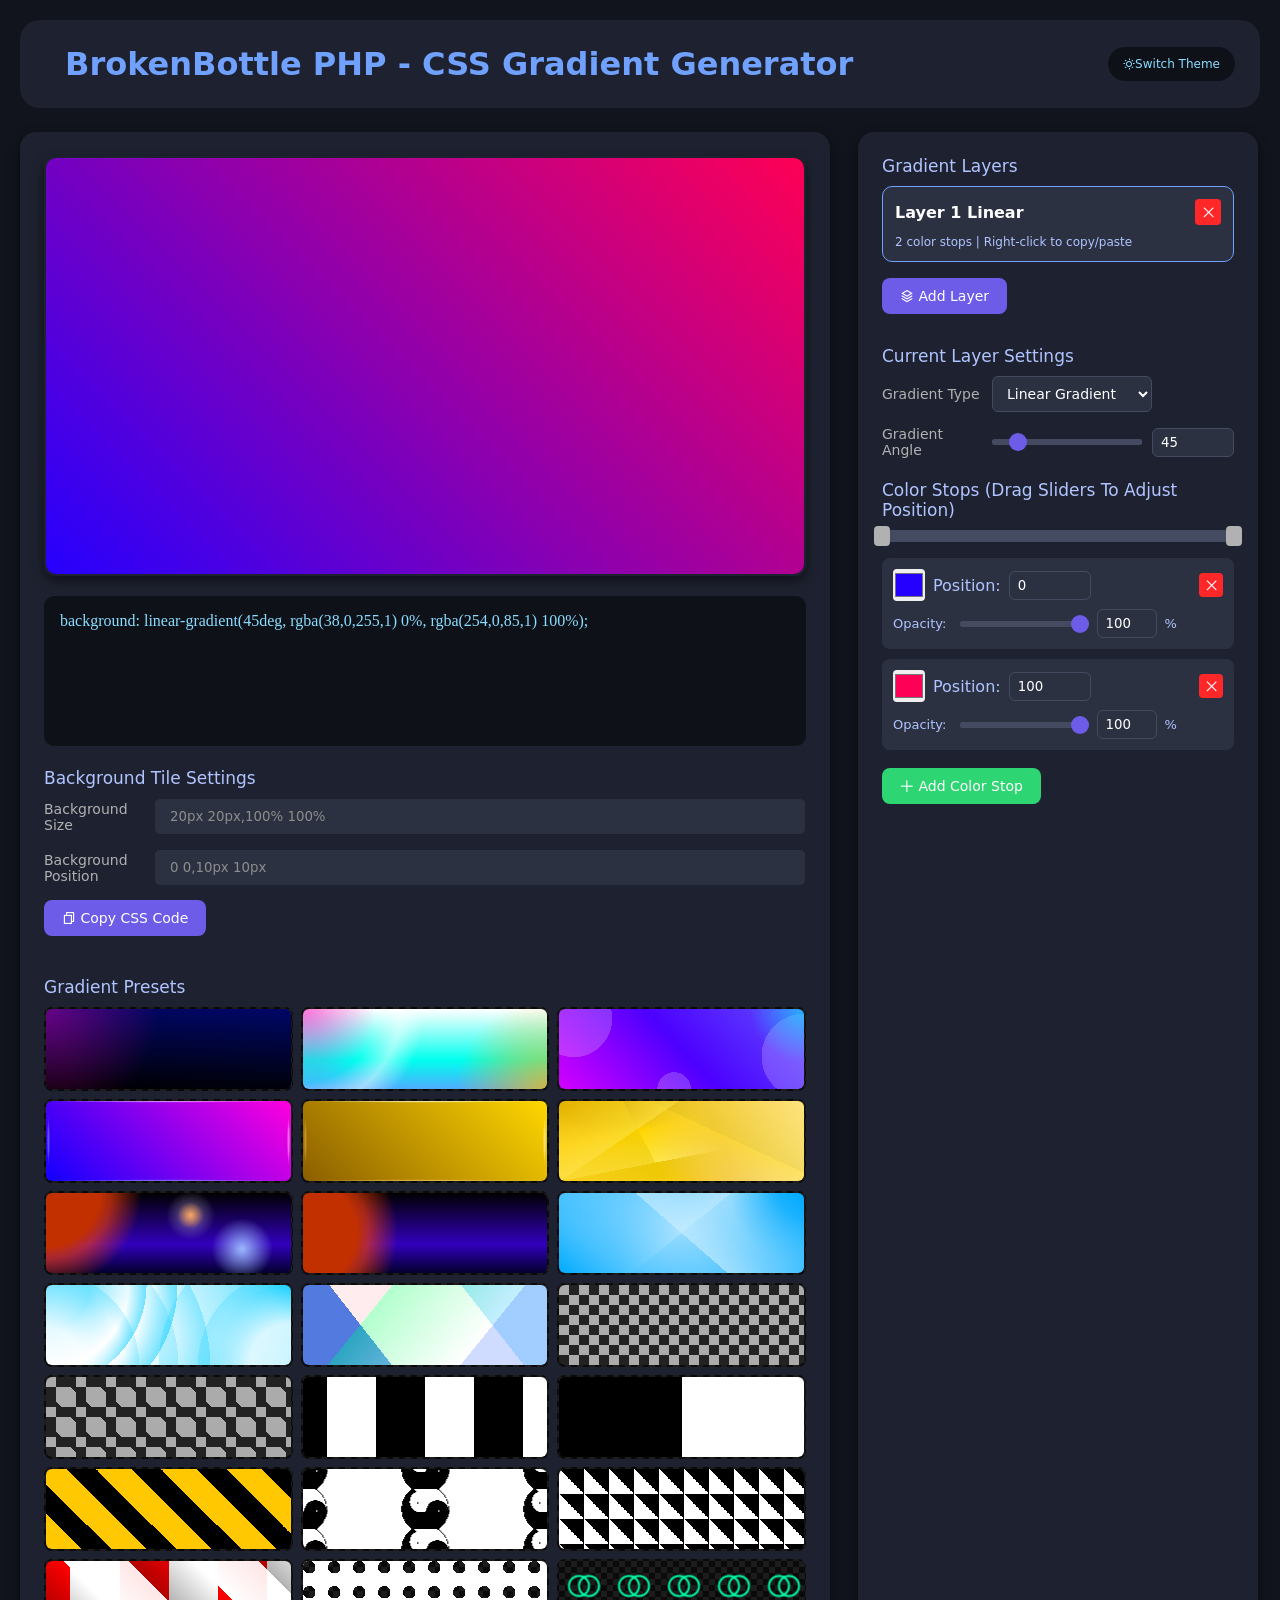
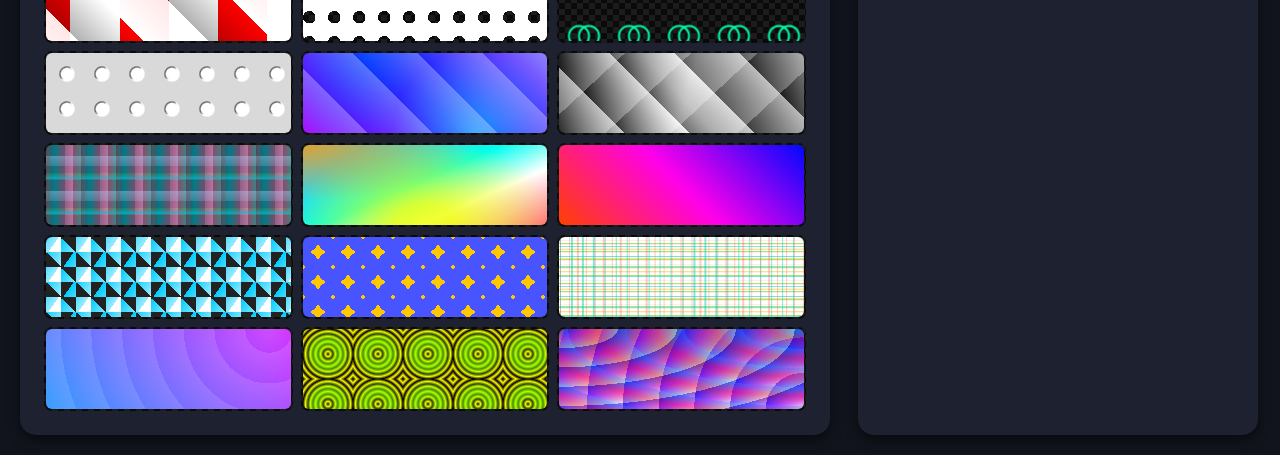
==== en/index.html @ 3d3342b8 "Add files via upload" ====
<!DOCTYPE html>
<html lang="en">
<head>
<meta charset="UTF-8">
<meta name="viewport" content="width=device-width, initial-scale=1.0">
<title>CSS Gradient Tool | More Than CSS | BrokenBottle PHP</title>

<script>
(function(){
  try {
    const saveTheme = localStorage.getItem('theme');
    const root = document.documentElement;
    if(saveTheme === 'dark') {
      root.classList.add('dark');
    } else {
      root.classList.remove('dark');
    }
  }catch(e){
    document.documentElement.classList.remove('dark');
  }
})();
</script>
<link rel="stylesheet" href="css/remixicon.css"/>
<link href="css/style.css" rel="stylesheet" />
<script src="js/color.js"></script>
<script src="js/light.js"></script>
</head>
<body>
<div class="message">
    <div class="message_content">
        <div class="message_text"></div>
        <div class="message_close"><i class="ri-close-line"></i></div>
    </div>
</div>
<script src="js/message.js"></script>
<div class="container">
<div class="h1">
    <h1>BrokenBottle PHP - CSS Gradient Generator</h1>
    <button class="darkbut"><i class="ri-moon-line"></i><span class="msgtitle">Toggle Theme</span></button>
</div>
<div class="main-wrap">
<div class="preview-box">
<div class="preview-wrap">
<div id="preview"></div>
</div>
<div class="code-area" id="cssCode">background: linear-gradient(45deg, rgba(79,172,254,1) 0%, rgba(0,242,254,1) 100%);</div>

<div class="group-title">Background Tile Settings</div>
<div class="row">
    <label>Background Size</label>
    <input type="text" id="globalBgSize" placeholder="20px 20px,100% 100%">
</div>
<div class="row">
    <label>Background Position</label>
    <input type="text" id="globalBgPos" placeholder="0 0,10px 10px">
</div>

<button class="btn btn-copy" id="copyBtn"><i class="ri-file-copy-line"></i> Copy CSS Code</button>

<div class="preset-wrap">
    <div class="group-title">Gradient Presets</div>
    <div class="preset-grid" id="presetBox"></div>
</div>
</div>

<div class="control-panel">
<div class="group-title">Gradient Layers</div>
<div class="layer-list" id="layerList"></div>
<button class="btn btn-add-layer" id="addLayerBtn"><i class="ri-stack-line"></i> Add Layer</button>

<div class="group-title">Current Layer Settings</div>
<div class="row">
<label>Gradient Type</label>
<select id="gradType">
    <option value="linear">Linear Gradient</option>
    <option value="repeating-linear">Repeating Linear</option>
    <option value="radial">Radial Gradient</option>
    <option value="repeating-radial">Repeating Radial</option>
</select>
</div>

<div id="linearConfig">
<div class="row">
<label>Gradient Angle</label>
<input type="range" id="angleRange" min="0" max="360" value="45">
<input type="number" id="angleNum" min="0" max="360" value="45">
</div>
</div>

<div id="radialConfig" style="display:none">
<div class="row">
<label>Radial Shape</label>
<select id="radShape">
<option value="circle">Circle</option>
<option value="ellipse">Ellipse</option>
</select>
</div>
<div class="row">
<label>Size Keyword</label>
<select id="radSize">
<option value="closest-side">closest-side</option>
<option value="farthest-side">farthest-side</option>
<option value="closest-corner">closest-corner</option>
<option value="farthest-corner" selected>farthest-corner</option>
</select>
</div>
<div class="row">
<label>Center X %</label>
<input type="range" id="radXRange" min="0" max="100" value="50">
<input type="number" id="radXNum" min="0" max="100" value="50">
</div>
<div class="row">
<label>Center Y %</label>
<input type="range" id="radYRange" min="0" max="100" value="50">
<input type="number" id="radYNum" min="0" max="100" value="50">
</div>
</div>

<div class="group-title">Color Stops (Drag Sliders To Adjust Position)</div>
<div class="stop-drag-track" id="stopTrack"></div>
<div class="color-stop-list" id="stopList"></div>
<button class="btn btn-add-stop" id="addStopBtn"><i class="ri-add-large-line"></i> Add Color Stop</button>
</div>
</div>
</div>
<div class="context-menu" id="layerCtx">
    <div data-action="copy">Duplicate Layer</div>
    <div data-action="paste">Paste Layer</div>
    <div class="sep"></div>
    <div data-action="del">Delete Layer</div>
</div>
<div class="context-menu" id="stopCtx">
    <div data-action="copy">Duplicate Stop</div>
    <div data-action="paste">Paste Stop</div>
    <div class="sep"></div>
    <div data-action="del">Delete Stop</div>
</div>
<script src="js/cssCode.js"></script>
</body>
</html>
---- en/css/style.css ----
html.dark {
    --bg-color: #12141d;/*body背景颜色*/
    --h1-color: #70a1ff;/*标题颜色*/
    --text-color: #b0c4ff;/*文本颜色*/
    --box-bg: #1e2230;/*预览区及控制面板背景*/
    --box-shadow: 0px 5px 12px rgb(0 0 0 / 50%);/*预览区及控制面板阴影*/
    --layer-item-bg-color: #2c3142;/*图层及色标背景*/
    --layer-item-text-color:#ffffff;/*图层及色标文本颜色*/
    --del-bg-color: #ff2727;/*删除按钮背景*/
    --del-color: #fff;/*删除按钮文本颜色*/
    --code-bg-color: #0f1119;/*css代码区域背景*/
    --code-text-color: #89ddff;/*css代码区域文本颜色*/
    --input-bg-color: #2c3142;/*输入框背景*/
    --input-border-color: #1e2230;/*输入框边框颜色*/
    --input-placeholder-color: #8d8d8d;/*输入框占位符颜色*/
    --input-focus-border-color: #70a1ff;/*输入框聚焦边框颜色*/
    --input-text-color: #fff;/*输入框文本颜色*/
    --select-bg-color: #2c3142;/*下拉框背景*/
    --select-border-color: #444a60;/*下拉框边框颜色*/
    --select-text-color: #fff;/*下拉框文本颜色*/
    --border-color: #1e2230;/*边框颜色*/
    --focus-border-color: #70a1ff;/*选中图层及色标边框颜色*/
    --newbut-bg-color: #6c5ce7;/*新建图层按钮背景*/
    --newbut-color: #fff;/*新建图层按钮文本颜色*/
    --newcolor-bg-color: #2ed573;/*新建色标按钮背景*/
    --newcolor-color: #fff;/*新建色标按钮文本颜色*/
    --copybut-bg-color: #6c5ce7;/*复制css代码按钮背景*/
    --copybut-color: #fff;/*复制css代码按钮文本颜色*/
    --tip-text-color: #b1b1b1;/*提示文本颜色*/
    --preview-bg: linear-gradient(45deg, rgba(10, 10, 10, 1) 25%, rgba(28, 28, 28, 0) 25%, rgba(28, 28, 28, 0) 75%, rgba(10, 10, 10, 1) 75%), linear-gradient(45deg, rgba(10, 10, 10, 1) 25%, rgba(28, 28, 28, 1) 25%, rgba(28, 28, 28, 1) 75%, rgba(10, 10, 10, 1) 75%);/*预览区背景(默认网格，方便透明元素查看)*/
    --preview-box-shadow: 0px 5px 12px rgb(0 0 0 / 50%);/*预览区阴影*/
    --range-bg-color: #444a60;/*滑块轨道颜色*/
    --range-thumb-color: #6c5ce7;/*滑块圆点颜色*/
    --message-text-color: #ffffff;/* 警告框文字颜色 */
    --message-info-bg-color: rgb(0, 81, 255);/* 警告info背景颜色 */
    --message-warning-bg-color: #ff4800;/* 警告warning背景颜色 */
    --message-error-bg-color: #e60000;/* 警告error背景颜色 */
    --message-success-bg-color: #009b08;/* 警告success背景颜色 */
}
:root{
    --bg-color: #e9e9e9;
    --h1-color: #2962ff;
    --text-color: #242424;
    --box-bg: #ffffff;
    --box-shadow: 0px 5px 12px rgb(0 0 0 / 12%);
    --layer-item-bg-color: #eff4ff;
    --layer-item-text-color: #2962ff;
    --del-bg-color: #ff3300;
    --del-color: #fff;
    --code-bg-color: #eff4ff;
    --code-text-color: #2962ff;
    --input-bg-color: #ffffff;
    --input-border-color: #ededed;
    --input-placeholder-color: #cbcbcb;
    --input-focus-border-color: #2962ff;
    --input-text-color: #202020;
    --select-bg-color: #ffffff;
    --select-border-color: #d7d7d7;
    --select-text-color: #1a202c;
    --border-color: #ffffff;
    --focus-border-color: #2962ff;
    --newbut-bg-color: #2962ff;
    --newbut-color: #fff;
    --newcolor-bg-color: #2ed573;
    --newcolor-color: #fff;
    --copybut-bg-color: #2962ff;
    --copybut-color: #fff;
    --tip-text-color: #a5a5a5;
    --preview-bg: linear-gradient(45deg, #eeeeee 25%, transparent 25%, transparent 75%, #eeeeee 75%), linear-gradient(45deg, #eeeeee 25%, #ffffff 25%, #ffffff 75%, #eeeeee 75%);
    --preview-box-shadow: 0px 5px 12px rgb(0 0 0 / 12%);
    --range-bg-color: #d9e3ff;
    --range-thumb-color: #2962ff;
    --message-text-color: #ffffff;
    --message-info-bg-color:rgb(0, 81, 255);
    --message-warning-bg-color: #ff4800;
    --message-error-bg-color: #e60000;
    --message-success-bg-color: #009b08;
}

*{
    margin: 0;
    padding: 0;
    box-sizing: border-box;
    font-family: system-ui, Microsoft Yahei, sans-serif;
    user-select: none;
    -webkit-user-select: none;
    -moz-user-select: none;
    -ms-user-select: none;
    -o-user-select: none;
}
body {
    background: var(--bg-color);
    color: var(--text-color);
    padding: 20px;
    min-height: 100vh;
    width: 100%;
}

.container {
    max-width: 1240px;
    margin: 0 auto
}

.h1 {
    text-align: center;
    margin-bottom: 24px;
    padding: 25px 0px;
    position: relative;
    background: var(--box-bg);
    border-radius: 20px;
    display: flex;
    align-items: center;
}
h1{
    color: var(--h1-color);
    padding-left: 45px;
    max-width: 70%;
}
.darkbut{
    position: absolute;
    padding:10px 15px;
    border-radius: 25px;
    border: 0;
    background: var(--code-bg-color);
    font-size: 12px;
    color: var(--code-text-color);
    right: 25px;
    cursor: pointer;
}
.main-wrap {
    display: flex;
    gap: 28px;
    flex-direction: row;
    flex-wrap: nowrap;
}
#stopTrack {
    touch-action: none;
    user-select: none;
}
.stop-drag-thumb {
    touch-action: none;
    user-select: none;
    -webkit-user-select: none;
}
@media(max-width:920px) {
    .main-wrap {
        flex-direction: column;
    }
    .control-panel,.preview-box{
        width: auto !important;
    }
    .preview-wrap{
        position: fixed !important;
        top: 25px !important;
        left: 25px !important;
        width: 80% !important;
        height: 20% !important;
    }
    .darkbut{
        right: 15px;
        top: 15px;
    }
    .h1{
        flex-direction: column;
    }
    h1{
        padding: 15px !important;
        width: auto !important;
        max-width: 100% !important;
    }
    .message{
        font-size: 12px;
    }
}
button{
    transition: all 0.3s ease-in-out;
}
button:hover{
    transform: translateY(-2px) translateX(-2px);
    transition: all 0.3s ease-in-out;
}
#addLayerBtn:hover{
    box-shadow: 0px 0px 10px 1px var(--newbut-bg-color);
}
#addStopBtn:hover{
    box-shadow: 0px 0px 10px 1px var(--newcolor-bg-color);
}
#copyBtn:hover{
    box-shadow: 0px 0px 10px 1px var(--copybut-bg-color);
}
.preview-box {
    background: var(--box-bg);
    border-radius: 16px;
    padding: 24px;
    box-shadow: var(--box-shadow);
    width: 810px;
}

.preview-wrap {
    position: sticky;
    top: 25px;
    z-index: 1;
    width: 100%;
    height: 420px;
    border-radius: 12px;
    margin-bottom: 20px;
    border: 2px solid var(--border-color);
    box-shadow: var(--box-shadow);
    background: var(--preview-bg);
    background-size: 20px 20px;
    background-position: 0 0, 10px 10px;
    cursor: pointer;
}

#preview {
    position: absolute;
    inset: 0;
    width: 100%;
    height: 100%;
    border-radius: 10px
}

.code-area {
    background: var(--code-bg-color);
    padding: 16px;
    border-radius: 10px;
    font-family: Consolas;
    color: var(--code-text-color);
    white-space: pre-wrap;
    min-height: 110px;
    margin-bottom: 14px;
    height: 150px;
    overflow: overlay;
}

.btn {
    padding: 10px 18px;
    border: none;
    border-radius: 8px;
    cursor: pointer;
    font-size: 14px
}

.btn-copy {
    background: var(--copybut-bg-color);
    color: var(--copybut-color);
}


.tip {
    color: var(--tip-text-color);
    font-size: 13px;
    margin-top: 6px
}

#globalBgSize,
#globalBgPos {
    padding: 10px 15px;
    background: var(--input-bg-color);
    border: 1px solid var(--input-border-color);
    color: var(--input-text-color);
    border-radius: 6px;
    flex: 1;
}
#globalBgSize:focus-visible, #globalBgPos:focus-visible,select:focus-visible,input[type=number]:focus-visible {
    border-color: var(--input-focus-border-color);
    outline: none;
}
#globalBgSize::placeholder,
#globalBgPos::placeholder {
    color: var(--input-placeholder-color);
}

.preset-wrap {
    margin-top: 20px;
    padding-top: 20px;
    border-top: 1px solid var(--border-color);
}

.preset-grid {
    display: grid;
    grid-template-columns: repeat(3, 1fr);
    gap: 8px;
    margin-top: 10px
}

.preset-item {
    height: 84px;
    border-radius: 8px;
    cursor: pointer;
    border: 2px solid transparent;
    background: var(--preview-bg);
    background-size: 12px 12px;
    background-position: 0 0, 6px 6px;
    position: relative
}

.preset-inner {
    width: 100%;
    height: 100%;
    border-radius: 6px
}

.preset-item:hover {
    border-color: var(--focus-border-color);
}

/* 控制面板 */
.control-panel {
    background: var(--box-bg);
    border-radius: 16px;
    padding: 24px;
    box-shadow: var(--box-shadow);
    width: 400px;
}

.group-title {
    font-size: 17px;
    margin: 22px 0 10px;
    color: var(--text-color);
}

.group-title:first-child {
    margin-top: 0
}

.row {
    display: flex;
    align-items: center;
    gap: 10px;
    margin-bottom: 14px
}

label {
    width: 100px;
    font-size: 14px;
    color: var(--tip-text-color);
}

input[type="range"] {
    -webkit-appearance: none;
    width: 300px;
    height: 6px;
    background: var(--range-bg-color);
    border-radius: 99px;
    outline: none;
    flex: 1;
    appearance: none;
  }

  input[type="range"]::-webkit-slider-runnable-track {
    height: 6px;
    background: var(--range-bg-color);
    border-radius: 99px;
  }
  
  input[type="range"]::-webkit-slider-thumb {
    -webkit-appearance: none;
    width: 18px;
    height: 18px;
    border-radius: 50%;
    background: var(--range-thumb-color);
    margin-top: -6px;
    cursor: pointer;
  }

  input[type="range"]:active::-webkit-slider-thumb {
    background: var(--range-thumb-color);
    transform: scale(1.1);
  }
input[type="range"]::-moz-range-track {
    height: 6px;
    background: var(--range-bg-color);
    border-radius: 99px;
  }

  input[type="range"]::-moz-range-thumb {
    width: 18px;
    height: 18px;
    border-radius: 50%;
    background: var(--range-thumb-color);
    border: none;
    cursor: pointer;
  }

#gradType,
#radShape,
#radSize {
    padding: 8px 10px;
    background: var(--select-bg-color);
    border: 1px solid var(--select-border-color);
    color: var(--select-text-color);
    border-radius: 6px;
    width: 160px;
    font-size: 14px;
}

input[type=number] {
    padding: 6px 8px;
    background: var(--select-bg-color);
    border: 1px solid var(--select-border-color);
    color: var(--select-text-color);
    border-radius: 6px;
    width: 82px
}

.layer-list {
    display: flex;
    flex-direction: column;
    gap: 10px;
    margin: 10px 0 16px
}

.layer-item {
    background: var(--layer-item-bg-color);
    padding: 12px;
    border-radius: 10px;
    border: 1px solid var(--border-color);
    cursor: move;
    user-select: none;
    transition: all 0.3s ease-in-out;
}

.layer-item.active-edit {
    border-color: var(--focus-border-color);
}

.layer-item.drag-over {
    background: var(--layer-item-bg-color);
    transform: translateX(-10px);
    transition: all 0.3s ease-in-out;
}

.layer-head {
    display: flex;
    justify-content: space-between;
    align-items: center;
    margin-bottom: 10px
}

.layer-name {
    font-weight: bold;
    color: var(--layer-item-text-color);
}

.del-layer {
    background: var(--del-bg-color);
    border: none;
    color: var(--del-color);
    width: 26px;
    height: 26px;
    border-radius: 4px;
    cursor: pointer
}

.btn-add-layer {
    background: var(--newbut-bg-color);
    color: var(--newbut-color);
    margin-bottom: 10px
}

.color-stop-list {
    display: flex;
    flex-direction: column;
    gap: 10px;
    margin: 10px 0
}

.stop-drag-track {
    width: 100%;
    height: 12px;
    background: var(--range-bg-color);
    border-radius: 6px;
    position: relative;
    margin: 8px 0 16px
}

.stop-drag-thumb {
    position: absolute;
    width: 16px;
    height: 20px;
    background: var(--tip-text-color);
    border-radius: 4px;
    top: -4px;
    transform: translateX(-50%);
    cursor: ew-resize
}

.stop-drag-thumb.active-thumb {
    background: var(--range-thumb-color);
    box-shadow: 0 0 6px var(--range-thumb-color)
}

.color-stop-item {
    background: var(--layer-item-bg-color);
    padding: 10px;
    border-radius: 8px;
    border: 1px solid transparent;
}

.color-stop-item.active-stop {
    border-color: var(--focus-border-color);
}

.stop-top {
    display: flex;
    align-items: center;
    gap: 8px;
    margin-bottom: 8px
}

input[type=color] {
    width: 32px;
    height: 32px;
    border: none;
    border-radius: 4px;
    cursor: pointer
}

.del-stop {
    background: var(--del-bg-color);
    border: none;
    color: var(--del-color);
    width: 24px;
    height: 24px;
    border-radius: 4px;
    margin-left: auto;
    cursor: pointer;
}

.alpha-row {
    display: flex;
    align-items: center;
    gap: 8px
}

.alpha-row span {
    width: 60px;
    font-size: 13px;
    color: var(--text-color);
}

.btn-add-stop {
    background: var(--newcolor-bg-color);
    color: var(--newcolor-color);
    margin-top: 8px
}

.context-menu {
    position: fixed;
    background: var(--layer-item-bg-color);
    border: 1px solid var(--focus-border-color);
    color: var(--text-color);
    border-radius: 6px;
    padding: 6px;
    z-index: 9999;
    min-width: 140px;
    display: none
}

.context-menu div {
    padding: 6px 10px;
    cursor: pointer;
    border-radius: 4px;
    font-size: 14px
}

.context-menu div:hover {
    background: var(--border-color);
}

.context-menu div.sep {
    height: 1px;
    background: var(--border-color);
    margin: 4px 0;
    padding: 0
}
/* ========== Message ========== */
.message {
  position: fixed;
  bottom: 25px;
  right: 25px;
  margin: 0 auto;
  transform: translateY(40px);
  z-index: 2;
  opacity: 0;
  visibility: hidden;
  transition: all 0.3s ease;
  pointer-events: none;
  background: transparent;
  border-radius: 0;
}
.message-enter {
  opacity: 1;
  visibility: visible;
  transform: translateY(0);
  pointer-events: auto;
}
.message-leave {
  opacity: 0;
  visibility: hidden;
  transform: translateY(80px);
  pointer-events: none;
}

.message_content {
  display: flex;
  align-items: center;
  gap: 12px;
  padding:15px 25px;
  width: max-content;
  border-radius: 8px;
  color: var(--message-text-color);
}
.message_text {
  line-height: 1.5;
  font-size: var(--text-size);
}
.message_close {
  cursor: pointer;
  width: 22px;
  height: 22px;
  display: flex;
  align-items: center;
  justify-content: center;
  border-radius: 50%;
  transition: background 0.2s;
}
.message_close:hover {
  background: rgba(255, 255, 255, 0.25);
}
.message_icon{
    font-size:calc(var(--text-size) * 1.5);
}
.message_info .message_content{
    background: var(--message-info-bg-color);
}
.message_warning .message_content{
    background: var(--message-warning-bg-color);
}
.message_error .message_content{
    background: var(--message-error-bg-color);
}
.message_success .message_content{
    background: var(--message-success-bg-color);
}
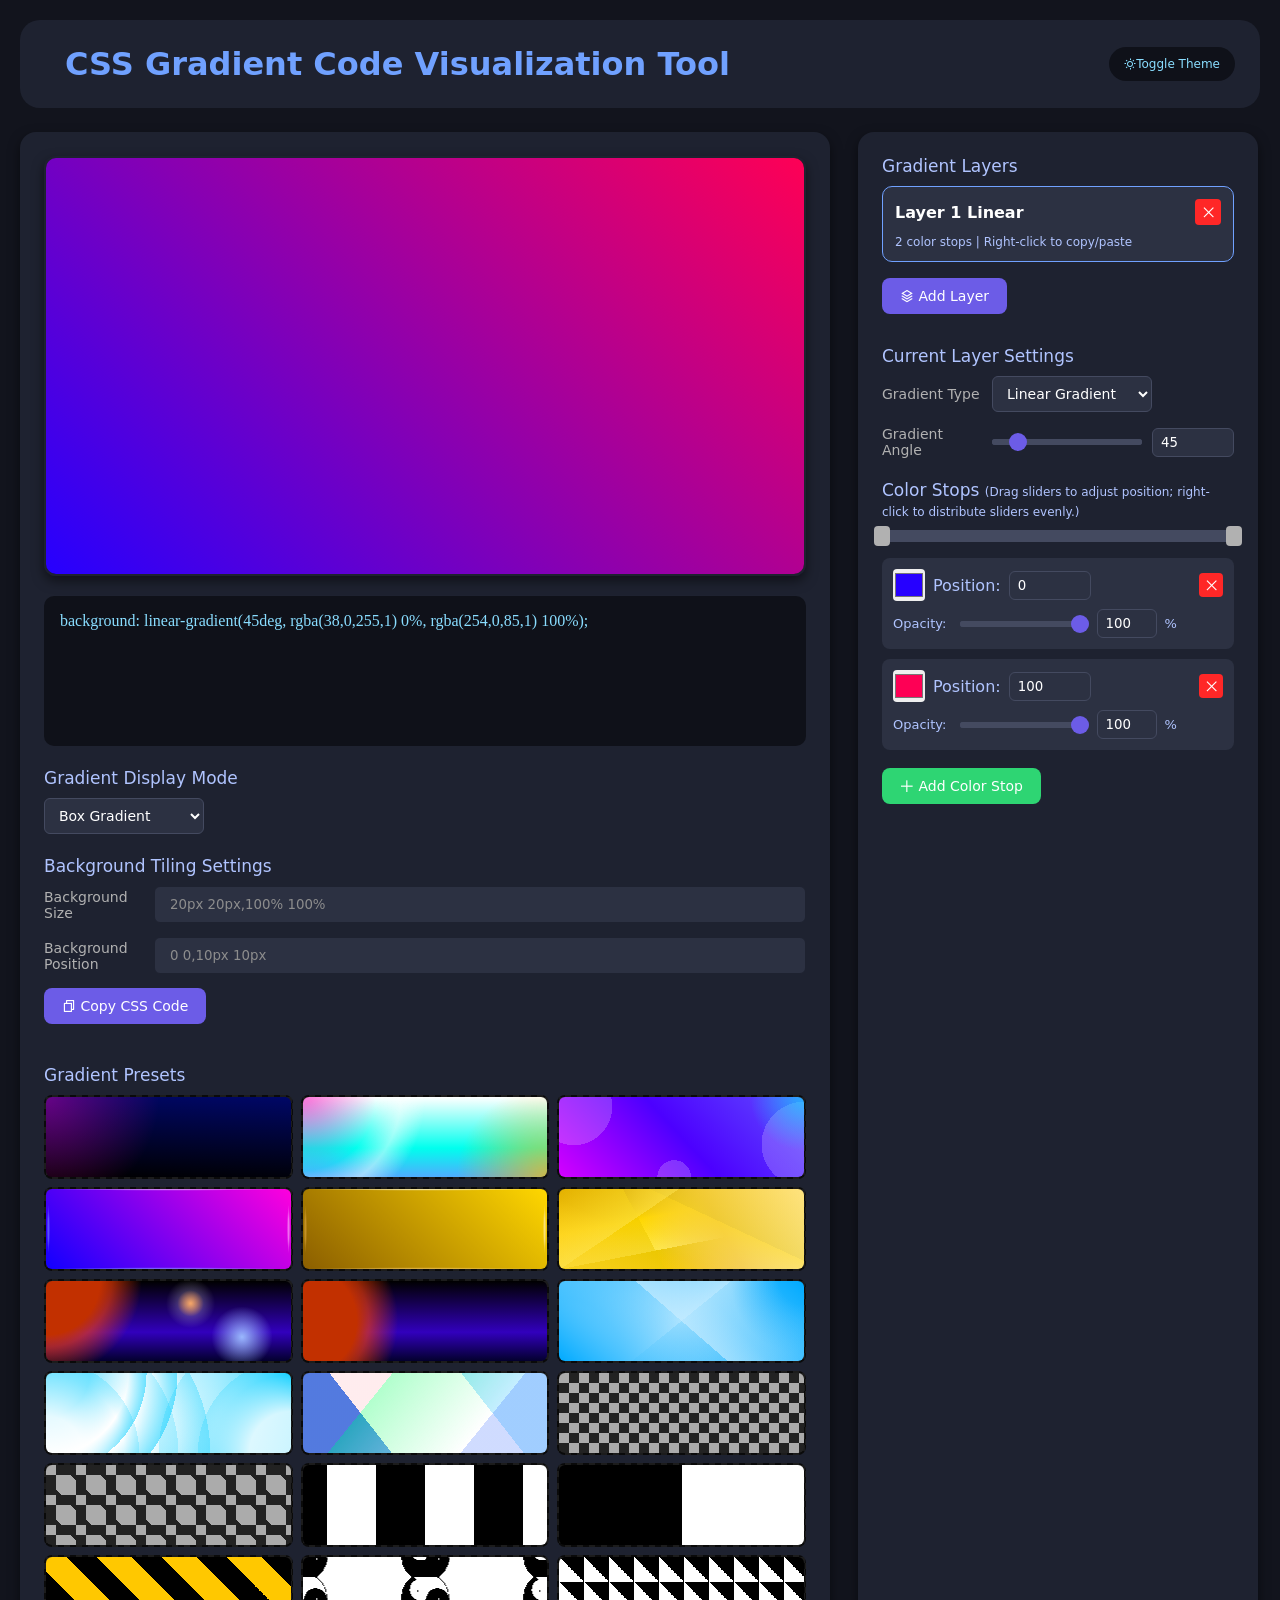
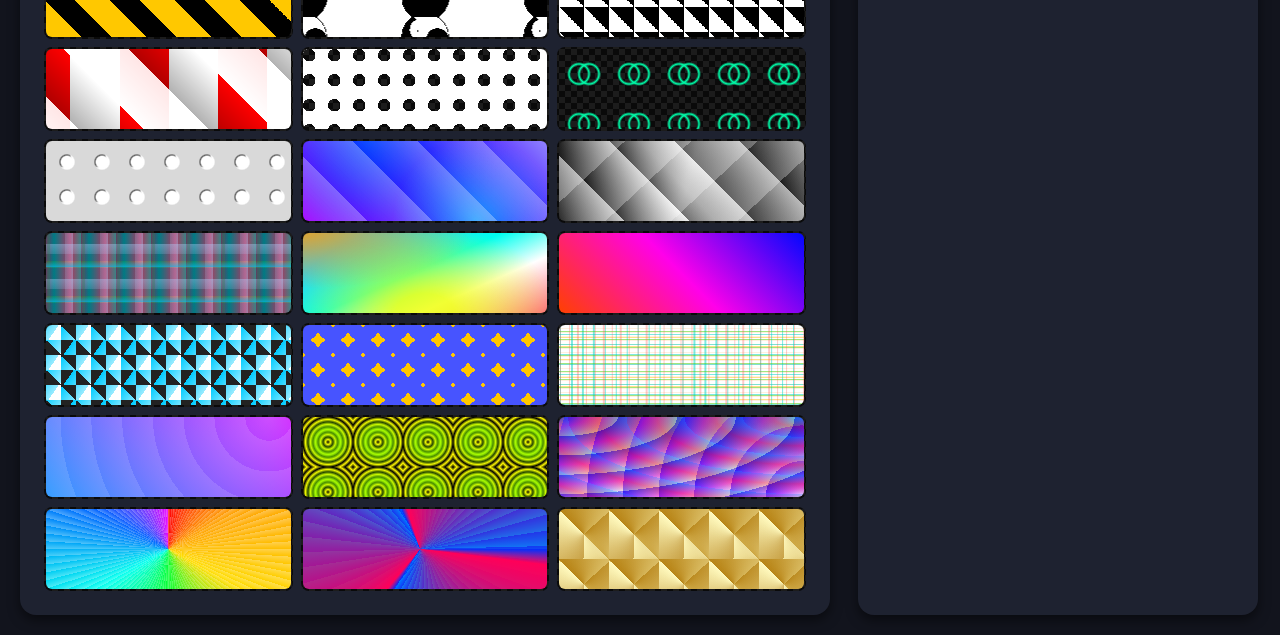
==== commit aa60ecc0: "Add files via upload" ====
--- a/en/index.html
+++ b/en/index.html
@@ -2,9 +2,8 @@
 <html lang="en">
 <head>
 <meta charset="UTF-8">
-<meta name="viewport" content="width=device-width, initial-scale=1.0">
-<title>CSS Gradient Tool | More Than CSS | BrokenBottle PHP</title>
-
+<meta name="viewport" content="width=device-width, initial-scale=1, maximum-scale=1, user-scalable=no">
+<title>CSS Gradient Tool - CSS Goes Beyond Basics | Powered by Popingzi PHP</title>
 <script>
 (function(){
   try {
@@ -35,17 +34,28 @@
 <script src="js/message.js"></script>
 <div class="container">
 <div class="h1">
-    <h1>BrokenBottle PHP - CSS Gradient Generator</h1>
+    <h1>CSS Gradient Code Visualization Tool</h1>
     <button class="darkbut"><i class="ri-moon-line"></i><span class="msgtitle">Toggle Theme</span></button>
 </div>
 <div class="main-wrap">
+<!-- Preview Area -->
 <div class="preview-box">
 <div class="preview-wrap">
-<div id="preview"></div>
+<div id="preview">
+  <span id="previewspan">POPINGZI<br/>Open Color</span>
+</div>
 </div>
 <div class="code-area" id="cssCode">background: linear-gradient(45deg, rgba(79,172,254,1) 0%, rgba(0,242,254,1) 100%);</div>
 
-<div class="group-title">Background Tile Settings</div>
+<!-- Global Tiling Configuration -->
+ <div class="group-title">Gradient Display Mode</div>
+ <div class="row">
+    <select id="globalBgRepeat">
+        <option value="box">Box Gradient</option>
+        <option value="text">Text Gradient</option>
+    </select>
+</div>
+<div class="group-title">Background Tiling Settings</div>
 <div class="row">
     <label>Background Size</label>
     <input type="text" id="globalBgSize" placeholder="20px 20px,100% 100%">
@@ -57,12 +67,15 @@
 
 <button class="btn btn-copy" id="copyBtn"><i class="ri-file-copy-line"></i> Copy CSS Code</button>
 
+<!-- Preset Area -->
 <div class="preset-wrap">
     <div class="group-title">Gradient Presets</div>
     <div class="preset-grid" id="presetBox"></div>
 </div>
 </div>
 
+<!-- Right Control Panel Only -->
+ 
 <div class="control-panel">
 <div class="group-title">Gradient Layers</div>
 <div class="layer-list" id="layerList"></div>
@@ -76,6 +89,8 @@
     <option value="repeating-linear">Repeating Linear</option>
     <option value="radial">Radial Gradient</option>
     <option value="repeating-radial">Repeating Radial</option>
+    <option value="conic">Conic Gradient</option>
+    <option value="repeating-conic">Repeating Conic</option>
 </select>
 </div>
 
@@ -96,7 +111,7 @@
 </select>
 </div>
 <div class="row">
-<label>Size Keyword</label>
+<label>Size</label>
 <select id="radSize">
 <option value="closest-side">closest-side</option>
 <option value="farthest-side">farthest-side</option>
@@ -116,13 +131,34 @@
 </div>
 </div>
 
-<div class="group-title">Color Stops (Drag Sliders To Adjust Position)</div>
+<!-- Conic Gradient Configuration Panel -->
+<div id="conicConfig" style="display: none;">
+  <div class="row">
+    <label>Start Angle</label>
+    <input type="range" id="conicAngleRange" min="0" max="360" value="0">
+    <input type="number" id="conicAngleNum" min="0" max="360" value="0">
+  </div>
+  <div class="row">
+    <label>Center X %</label>
+    <input type="range" id="conicXRange" min="0" max="100" value="50">
+    <input type="number" id="conicXNum" min="0" max="100" value="50">
+  </div>
+  <div class="row">
+    <label>Center Y %</label>
+    <input type="range" id="conicYRange" min="0" max="100" value="50">
+    <input type="number" id="conicYNum" min="0" max="100" value="50">
+  </div>
+</div>
+
+
+<div class="group-title">Color Stops <span>(Drag sliders to adjust position; right-click to distribute sliders evenly.)</span></div>
 <div class="stop-drag-track" id="stopTrack"></div>
 <div class="color-stop-list" id="stopList"></div>
 <button class="btn btn-add-stop" id="addStopBtn"><i class="ri-add-large-line"></i> Add Color Stop</button>
 </div>
 </div>
 </div>
+<!-- Context Menu -->
 <div class="context-menu" id="layerCtx">
     <div data-action="copy">Duplicate Layer</div>
     <div data-action="paste">Paste Layer</div>
@@ -130,10 +166,10 @@
     <div data-action="del">Delete Layer</div>
 </div>
 <div class="context-menu" id="stopCtx">
-    <div data-action="copy">Duplicate Stop</div>
-    <div data-action="paste">Paste Stop</div>
+    <div data-action="copy">Duplicate Color Stop</div>
+    <div data-action="paste">Paste Color Stop</div>
     <div class="sep"></div>
-    <div data-action="del">Delete Stop</div>
+    <div data-action="del">Delete Color Stop</div>
 </div>
 <script src="js/cssCode.js"></script>
 </body>
--- a/en/css/style.css
+++ b/en/css/style.css
@@ -1,41 +1,41 @@
 html.dark {
-    --bg-color: #12141d;/*body背景颜色*/
-    --h1-color: #70a1ff;/*标题颜色*/
-    --text-color: #b0c4ff;/*文本颜色*/
-    --box-bg: #1e2230;/*预览区及控制面板背景*/
-    --box-shadow: 0px 5px 12px rgb(0 0 0 / 50%);/*预览区及控制面板阴影*/
-    --layer-item-bg-color: #2c3142;/*图层及色标背景*/
-    --layer-item-text-color:#ffffff;/*图层及色标文本颜色*/
-    --del-bg-color: #ff2727;/*删除按钮背景*/
-    --del-color: #fff;/*删除按钮文本颜色*/
-    --code-bg-color: #0f1119;/*css代码区域背景*/
-    --code-text-color: #89ddff;/*css代码区域文本颜色*/
-    --input-bg-color: #2c3142;/*输入框背景*/
-    --input-border-color: #1e2230;/*输入框边框颜色*/
-    --input-placeholder-color: #8d8d8d;/*输入框占位符颜色*/
-    --input-focus-border-color: #70a1ff;/*输入框聚焦边框颜色*/
-    --input-text-color: #fff;/*输入框文本颜色*/
-    --select-bg-color: #2c3142;/*下拉框背景*/
-    --select-border-color: #444a60;/*下拉框边框颜色*/
-    --select-text-color: #fff;/*下拉框文本颜色*/
-    --border-color: #1e2230;/*边框颜色*/
-    --focus-border-color: #70a1ff;/*选中图层及色标边框颜色*/
-    --newbut-bg-color: #6c5ce7;/*新建图层按钮背景*/
-    --newbut-color: #fff;/*新建图层按钮文本颜色*/
-    --newcolor-bg-color: #2ed573;/*新建色标按钮背景*/
-    --newcolor-color: #fff;/*新建色标按钮文本颜色*/
-    --copybut-bg-color: #6c5ce7;/*复制css代码按钮背景*/
-    --copybut-color: #fff;/*复制css代码按钮文本颜色*/
-    --tip-text-color: #b1b1b1;/*提示文本颜色*/
-    --preview-bg: linear-gradient(45deg, rgba(10, 10, 10, 1) 25%, rgba(28, 28, 28, 0) 25%, rgba(28, 28, 28, 0) 75%, rgba(10, 10, 10, 1) 75%), linear-gradient(45deg, rgba(10, 10, 10, 1) 25%, rgba(28, 28, 28, 1) 25%, rgba(28, 28, 28, 1) 75%, rgba(10, 10, 10, 1) 75%);/*预览区背景(默认网格，方便透明元素查看)*/
-    --preview-box-shadow: 0px 5px 12px rgb(0 0 0 / 50%);/*预览区阴影*/
-    --range-bg-color: #444a60;/*滑块轨道颜色*/
-    --range-thumb-color: #6c5ce7;/*滑块圆点颜色*/
-    --message-text-color: #ffffff;/* 警告框文字颜色 */
-    --message-info-bg-color: rgb(0, 81, 255);/* 警告info背景颜色 */
-    --message-warning-bg-color: #ff4800;/* 警告warning背景颜色 */
-    --message-error-bg-color: #e60000;/* 警告error背景颜色 */
-    --message-success-bg-color: #009b08;/* 警告success背景颜色 */
+    --bg-color: #12141d;/*body background color*/
+    --h1-color: #70a1ff;/*heading color*/
+    --text-color: #b0c4ff;/*text color*/
+    --box-bg: #1e2230;/*preview area and control panel background*/
+    --box-shadow: 0px 5px 12px rgb(0 0 0 / 50%);/*preview area and control panel shadow*/
+    --layer-item-bg-color: #2c3142;/*layer and color stop background*/
+    --layer-item-text-color:#ffffff;/*layer and color stop text color*/
+    --del-bg-color: #ff2727;/*delete button background*/
+    --del-color: #fff;/*delete button text color*/
+    --code-bg-color: #0f1119;/*css code area background*/
+    --code-text-color: #89ddff;/*css code area text color*/
+    --input-bg-color: #2c3142;/*input background*/
+    --input-border-color: #1e2230;/*input border color*/
+    --input-placeholder-color: #8d8d8d;/*input placeholder color*/
+    --input-focus-border-color: #70a1ff;/*input focused border color*/
+    --input-text-color: #fff;/*input text color*/
+    --select-bg-color: #2c3142;/*select dropdown background*/
+    --select-border-color: #444a60;/*select dropdown border color*/
+    --select-text-color: #fff;/*select dropdown text color*/
+    --border-color: #1e2230;/*border color*/
+    --focus-border-color: #70a1ff;/*selected layer and color stop border color*/
+    --newbut-bg-color: #6c5ce7;/*new layer button background*/
+    --newbut-color: #fff;/*new layer button text color*/
+    --newcolor-bg-color: #2ed573;/*new color stop button background*/
+    --newcolor-color: #fff;/*new color stop button text color*/
+    --copybut-bg-color: #6c5ce7;/*copy css code button background*/
+    --copybut-color: #fff;/*copy css code button text color*/
+    --tip-text-color: #b1b1b1;/*hint text color*/
+    --preview-bg: linear-gradient(45deg, rgba(10, 10, 10, 1) 25%, rgba(28, 28, 28, 0) 25%, rgba(28, 28, 28, 0) 75%, rgba(10, 10, 10, 1) 75%), linear-gradient(45deg, rgba(10, 10, 10, 1) 25%, rgba(28, 28, 28, 1) 25%, rgba(28, 28, 28, 1) 75%, rgba(10, 10, 10, 1) 75%);/*preview area background(default checkerboard grid for transparent element preview)*/
+    --preview-box-shadow: 0px 5px 12px rgb(0 0 0 / 50%);/*preview area shadow*/
+    --range-bg-color: #444a60;/*slider track color*/
+    --range-thumb-color: #6c5ce7;/*slider thumb color*/
+    --message-text-color: #ffffff;/* toast message text color */
+    --message-info-bg-color: rgb(0, 81, 255);/* info toast background color */
+    --message-warning-bg-color: #ff4800;/* warning toast background color */
+    --message-error-bg-color: #e60000;/* error toast background color */
+    --message-success-bg-color: #009b08;/* success toast background color */
 }
 :root{
     --bg-color: #e9e9e9;
@@ -88,6 +88,10 @@
     -ms-user-select: none;
     -o-user-select: none;
 }
+input,textarea,select{
+    user-select: text;
+    -webkit-user-select: text;
+}
 body {
     background: var(--bg-color);
     color: var(--text-color);
@@ -137,11 +141,7 @@
     touch-action: none;
     user-select: none;
 }
-.stop-drag-thumb {
-    touch-action: none;
-    user-select: none;
-    -webkit-user-select: none;
-}
+
 @media(max-width:920px) {
     .main-wrap {
         flex-direction: column;
@@ -151,10 +151,12 @@
     }
     .preview-wrap{
         position: fixed !important;
-        top: 25px !important;
-        left: 25px !important;
-        width: 80% !important;
+        left: 50%;
+        transform: translateX(-50%);
+        width: 85% !important;
         height: 20% !important;
+        -webkit-user-drag: element;
+        user-drag: element;
     }
     .darkbut{
         right: 15px;
@@ -164,12 +166,20 @@
         flex-direction: column;
     }
     h1{
-        padding: 15px !important;
+        padding: 30px 15px 15px 15px !important;
         width: auto !important;
         max-width: 100% !important;
     }
     .message{
         font-size: 12px;
+    }
+    #preview span{
+        font-size:5.5em !important;
+    }
+}
+@media(max-width:500px) {
+    #preview span{
+        font-size:2.5em !important;
     }
 }
 button{
@@ -217,9 +227,23 @@
     inset: 0;
     width: 100%;
     height: 100%;
-    border-radius: 10px
-}
-
+    border-radius: 10px;
+    display: flex;
+    align-items: center;
+    justify-content: center;
+    overflow: hidden;
+}
+#preview span{
+    background-image: radial-gradient(circle, orange, purple);
+    -webkit-background-clip: text;
+    background-clip: text;
+    -webkit-text-fill-color: transparent;
+    font-size: 7.5em;
+    font-weight: bold;
+    display: none;
+    text-align: center;
+    line-height: 1;
+}
 .code-area {
     background: var(--code-bg-color);
     padding: 16px;
@@ -323,7 +347,9 @@
 .group-title:first-child {
     margin-top: 0
 }
-
+.group-title span{
+    font-size: 12px;
+}
 .row {
     display: flex;
     align-items: center;
@@ -385,7 +411,7 @@
 
 #gradType,
 #radShape,
-#radSize {
+#radSize,#globalBgRepeat{
     padding: 8px 10px;
     background: var(--select-bg-color);
     border: 1px solid var(--select-border-color);
@@ -483,7 +509,7 @@
     border-radius: 4px;
     top: -4px;
     transform: translateX(-50%);
-    cursor: ew-resize
+    cursor: ew-resize;
 }
 
 .stop-drag-thumb.active-thumb {
@@ -643,4 +669,4 @@
 }
 .message_success .message_content{
     background: var(--message-success-bg-color);
-}+}
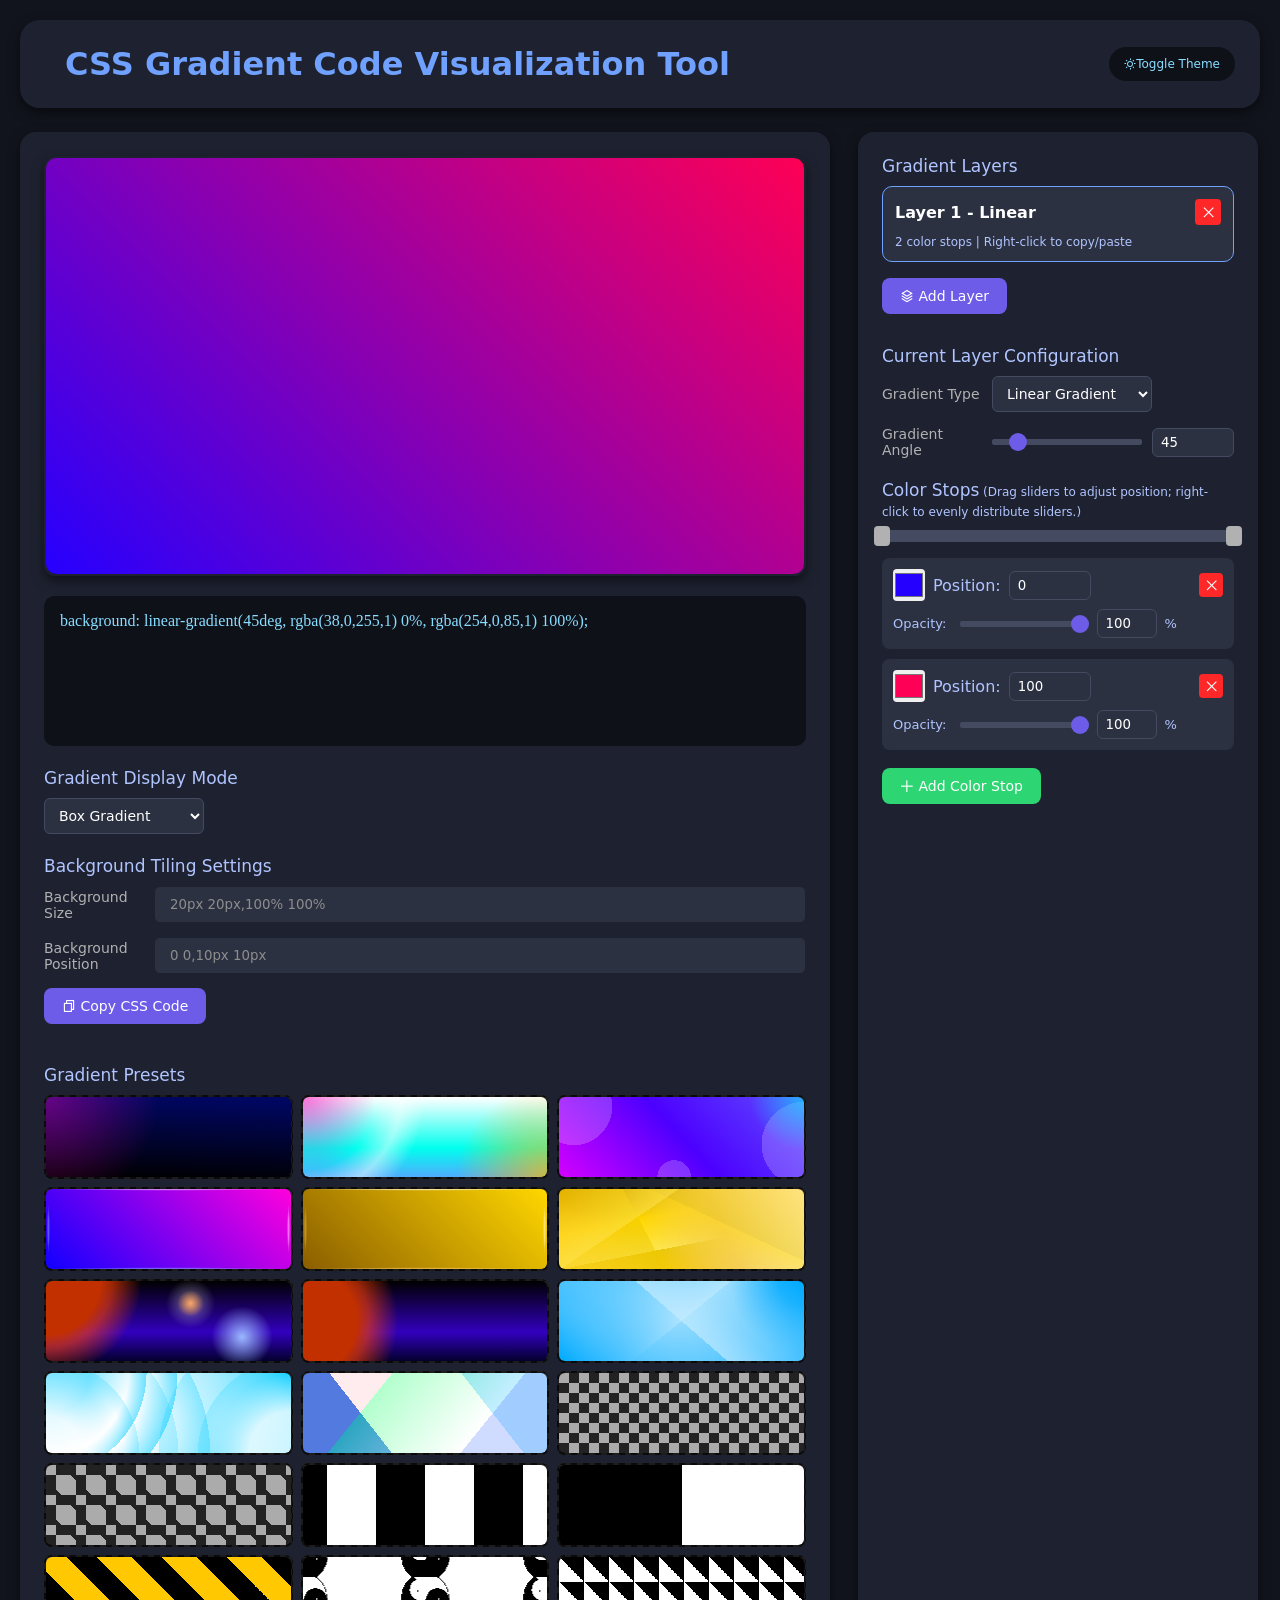
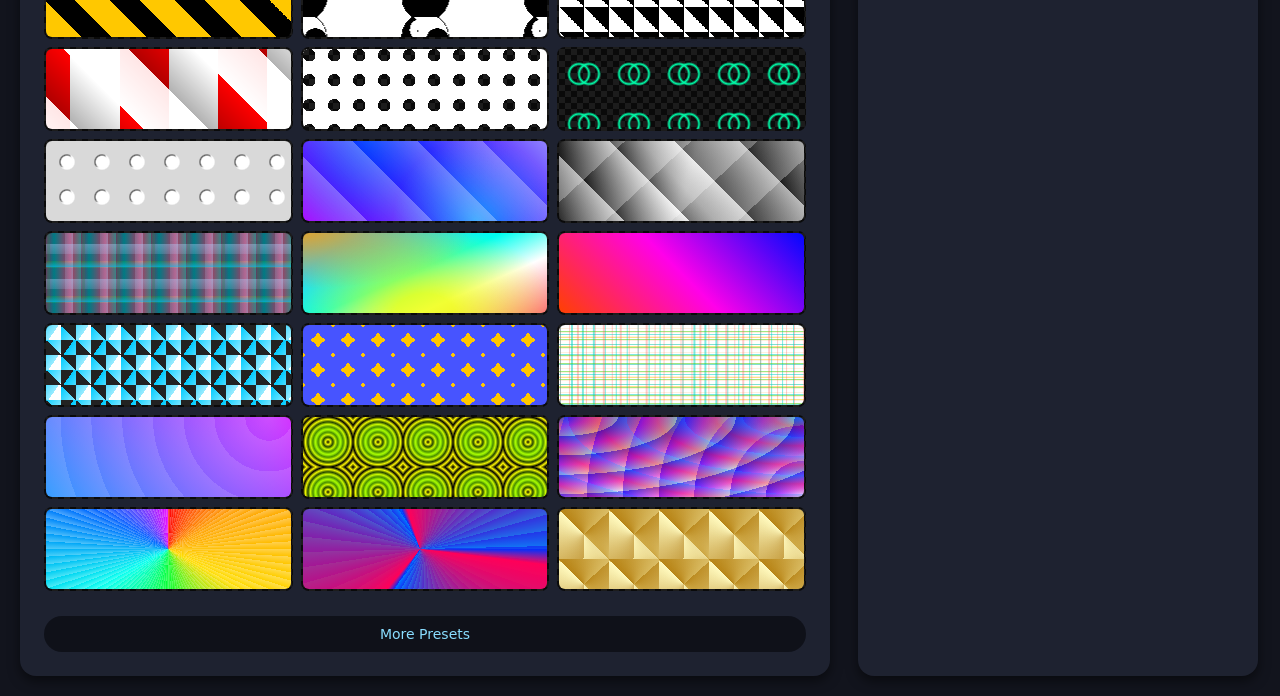
==== commit 1f384883: "Add files via upload" ====
--- a/en/index.html
+++ b/en/index.html
@@ -3,7 +3,7 @@
 <head>
 <meta charset="UTF-8">
 <meta name="viewport" content="width=device-width, initial-scale=1, maximum-scale=1, user-scalable=no">
-<title>CSS Gradient Tool - CSS Goes Beyond Basics | Powered by Popingzi PHP</title>
+<title>CSS Gradient Tool - CSS Goes Far Beyond This | Provided by Popingzi PHP</title>
 <script>
 (function(){
   try {
@@ -71,17 +71,18 @@
 <div class="preset-wrap">
     <div class="group-title">Gradient Presets</div>
     <div class="preset-grid" id="presetBox"></div>
+    <a href="color.html" target="_blank"><div class="colorhtml">More Presets</div></a>
 </div>
 </div>
 
-<!-- Right Control Panel Only -->
+<!-- Right Side Control Panel Only -->
  
 <div class="control-panel">
 <div class="group-title">Gradient Layers</div>
 <div class="layer-list" id="layerList"></div>
 <button class="btn btn-add-layer" id="addLayerBtn"><i class="ri-stack-line"></i> Add Layer</button>
 
-<div class="group-title">Current Layer Settings</div>
+<div class="group-title">Current Layer Configuration</div>
 <div class="row">
 <label>Gradient Type</label>
 <select id="gradType">
@@ -120,12 +121,12 @@
 </select>
 </div>
 <div class="row">
-<label>Center X %</label>
+<label>Center X%</label>
 <input type="range" id="radXRange" min="0" max="100" value="50">
 <input type="number" id="radXNum" min="0" max="100" value="50">
 </div>
 <div class="row">
-<label>Center Y %</label>
+<label>Center Y%</label>
 <input type="range" id="radYRange" min="0" max="100" value="50">
 <input type="number" id="radYNum" min="0" max="100" value="50">
 </div>
@@ -134,24 +135,24 @@
 <!-- Conic Gradient Configuration Panel -->
 <div id="conicConfig" style="display: none;">
   <div class="row">
-    <label>Start Angle</label>
+    <label>Starting Angle</label>
     <input type="range" id="conicAngleRange" min="0" max="360" value="0">
     <input type="number" id="conicAngleNum" min="0" max="360" value="0">
   </div>
   <div class="row">
-    <label>Center X %</label>
+    <label>Center X%</label>
     <input type="range" id="conicXRange" min="0" max="100" value="50">
     <input type="number" id="conicXNum" min="0" max="100" value="50">
   </div>
   <div class="row">
-    <label>Center Y %</label>
+    <label>Center Y%</label>
     <input type="range" id="conicYRange" min="0" max="100" value="50">
     <input type="number" id="conicYNum" min="0" max="100" value="50">
   </div>
 </div>
 
 
-<div class="group-title">Color Stops <span>(Drag sliders to adjust position; right-click to distribute sliders evenly.)</span></div>
+<div class="group-title">Color Stops<span> (Drag sliders to adjust position; right-click to evenly distribute sliders.)</span></div>
 <div class="stop-drag-track" id="stopTrack"></div>
 <div class="color-stop-list" id="stopList"></div>
 <button class="btn btn-add-stop" id="addStopBtn"><i class="ri-add-large-line"></i> Add Color Stop</button>
@@ -160,13 +161,13 @@
 </div>
 <!-- Context Menu -->
 <div class="context-menu" id="layerCtx">
-    <div data-action="copy">Duplicate Layer</div>
+    <div data-action="copy">Copy Layer</div>
     <div data-action="paste">Paste Layer</div>
     <div class="sep"></div>
     <div data-action="del">Delete Layer</div>
 </div>
 <div class="context-menu" id="stopCtx">
-    <div data-action="copy">Duplicate Color Stop</div>
+    <div data-action="copy">Copy Color Stop</div>
     <div data-action="paste">Paste Color Stop</div>
     <div class="sep"></div>
     <div data-action="del">Delete Color Stop</div>
--- a/en/css/style.css
+++ b/en/css/style.css
@@ -1,41 +1,45 @@
-html.dark {
-    --bg-color: #12141d;/*body background color*/
-    --h1-color: #70a1ff;/*heading color*/
-    --text-color: #b0c4ff;/*text color*/
-    --box-bg: #1e2230;/*preview area and control panel background*/
-    --box-shadow: 0px 5px 12px rgb(0 0 0 / 50%);/*preview area and control panel shadow*/
-    --layer-item-bg-color: #2c3142;/*layer and color stop background*/
-    --layer-item-text-color:#ffffff;/*layer and color stop text color*/
-    --del-bg-color: #ff2727;/*delete button background*/
-    --del-color: #fff;/*delete button text color*/
-    --code-bg-color: #0f1119;/*css code area background*/
-    --code-text-color: #89ddff;/*css code area text color*/
-    --input-bg-color: #2c3142;/*input background*/
-    --input-border-color: #1e2230;/*input border color*/
-    --input-placeholder-color: #8d8d8d;/*input placeholder color*/
-    --input-focus-border-color: #70a1ff;/*input focused border color*/
-    --input-text-color: #fff;/*input text color*/
-    --select-bg-color: #2c3142;/*select dropdown background*/
-    --select-border-color: #444a60;/*select dropdown border color*/
-    --select-text-color: #fff;/*select dropdown text color*/
-    --border-color: #1e2230;/*border color*/
-    --focus-border-color: #70a1ff;/*selected layer and color stop border color*/
-    --newbut-bg-color: #6c5ce7;/*new layer button background*/
-    --newbut-color: #fff;/*new layer button text color*/
-    --newcolor-bg-color: #2ed573;/*new color stop button background*/
-    --newcolor-color: #fff;/*new color stop button text color*/
-    --copybut-bg-color: #6c5ce7;/*copy css code button background*/
-    --copybut-color: #fff;/*copy css code button text color*/
-    --tip-text-color: #b1b1b1;/*hint text color*/
-    --preview-bg: linear-gradient(45deg, rgba(10, 10, 10, 1) 25%, rgba(28, 28, 28, 0) 25%, rgba(28, 28, 28, 0) 75%, rgba(10, 10, 10, 1) 75%), linear-gradient(45deg, rgba(10, 10, 10, 1) 25%, rgba(28, 28, 28, 1) 25%, rgba(28, 28, 28, 1) 75%, rgba(10, 10, 10, 1) 75%);/*preview area background(default checkerboard grid for transparent element preview)*/
-    --preview-box-shadow: 0px 5px 12px rgb(0 0 0 / 50%);/*preview area shadow*/
-    --range-bg-color: #444a60;/*slider track color*/
-    --range-thumb-color: #6c5ce7;/*slider thumb color*/
-    --message-text-color: #ffffff;/* toast message text color */
-    --message-info-bg-color: rgb(0, 81, 255);/* info toast background color */
-    --message-warning-bg-color: #ff4800;/* warning toast background color */
-    --message-error-bg-color: #e60000;/* error toast background color */
-    --message-success-bg-color: #009b08;/* success toast background color */
+html.dark{
+    --bg-color: #12141d;/*body背景颜色*/
+    --h1-color: #70a1ff;/*标题颜色*/
+    --text-color: #b0c4ff;/*文本颜色*/
+    --box-bg: #1e2230;/*预览区及控制面板背景*/
+    --box-shadow: 0px 5px 12px rgb(0 0 0 / 50%);/*预览区及控制面板阴影*/
+    --layer-item-bg-color: #2c3142;/*图层及色标背景*/
+    --layer-item-text-color:#ffffff;/*图层及色标文本颜色*/
+    --del-bg-color: #ff2727;/*删除按钮背景*/
+    --del-color: #fff;/*删除按钮文本颜色*/
+    --code-bg-color: #0f1119;/*css代码区域背景*/
+    --code-text-color: #89ddff;/*css代码区域文本颜色*/
+    --input-bg-color: #2c3142;/*输入框背景*/
+    --input-border-color: #1e2230;/*输入框边框颜色*/
+    --input-placeholder-color: #8d8d8d;/*输入框占位符颜色*/
+    --input-focus-border-color: #70a1ff;/*输入框聚焦边框颜色*/
+    --input-text-color: #fff;/*输入框文本颜色*/
+    --select-bg-color: #2c3142;/*下拉框背景*/
+    --select-border-color: #444a60;/*下拉框边框颜色*/
+    --select-text-color: #fff;/*下拉框文本颜色*/
+    --border-color: #1e2230;/*边框颜色*/
+    --focus-border-color: #70a1ff;/*选中图层及色标边框颜色*/
+    --newbut-bg-color: #6c5ce7;/*新建图层按钮背景*/
+    --newbut-color: #fff;/*新建图层按钮文本颜色*/
+    --newcolor-bg-color: #2ed573;/*新建色标按钮背景*/
+    --newcolor-color: #fff;/*新建色标按钮文本颜色*/
+    --copybut-bg-color: #6c5ce7;/*复制css代码按钮背景*/
+    --copybut-color: #fff;/*复制css代码按钮文本颜色*/
+    --tip-text-color: #b1b1b1;/*提示文本颜色*/
+    --preview-bg: linear-gradient(45deg, rgba(10, 10, 10, 1) 25%, rgba(28, 28, 28, 0) 25%, rgba(28, 28, 28, 0) 75%, rgba(10, 10, 10, 1) 75%), linear-gradient(45deg, rgba(10, 10, 10, 1) 25%, rgba(28, 28, 28, 1) 25%, rgba(28, 28, 28, 1) 75%, rgba(10, 10, 10, 1) 75%);/*预览区背景(默认网格，方便透明元素查看)*/
+    --preview-box-shadow: 0px 5px 12px rgb(0 0 0 / 50%);/*预览区阴影*/
+    --range-bg-color: #444a60;/*滑块轨道颜色*/
+    --range-thumb-color: #6c5ce7;/*滑块圆点颜色*/
+    --message-text-color: #ffffff;/* 警告框文字颜色 */
+    --message-info-bg-color: rgb(0, 81, 255);/* 警告info背景颜色 */
+    --message-warning-bg-color: #ff4800;/* 警告warning背景颜色 */
+    --message-error-bg-color: #e60000;/* 警告error背景颜色 */
+    --message-success-bg-color: #009b08;/* 警告success背景颜色 */
+    --button-text-color: #ffffff;/* 按钮文字颜色 */
+    --button-bg-color: #12141d;/* 按钮背景颜色 */
+    --button-text-hover-color: #ffffff;/* 按钮文字鼠标悬停颜色 */
+    --button-hover-bg-color: #2962ff;/* 按钮鼠标悬停背景颜色 */
 }
 :root{
     --bg-color: #e9e9e9;
@@ -75,6 +79,10 @@
     --message-warning-bg-color: #ff4800;
     --message-error-bg-color: #e60000;
     --message-success-bg-color: #009b08;
+    --button-text-color: #ffffff;
+    --button-bg-color: #9d9d9d;
+    --button-text-hover-color: #ffffff;
+    --button-hover-bg-color: #2962ff;
 }
 
 *{
@@ -88,6 +96,10 @@
     -ms-user-select: none;
     -o-user-select: none;
 }
+a{
+    text-decoration: none;
+    cursor: pointer;
+}
 input,textarea,select{
     user-select: text;
     -webkit-user-select: text;
@@ -114,6 +126,7 @@
     border-radius: 20px;
     display: flex;
     align-items: center;
+    box-shadow: var(--box-shadow);
 }
 h1{
     color: var(--h1-color);
@@ -141,7 +154,11 @@
     touch-action: none;
     user-select: none;
 }
-
+@media(max-width:1024px) {
+    .color_gradient-card {
+        width:calc((100% - 3 * 25px) / 4) !important;
+    }
+}
 @media(max-width:920px) {
     .main-wrap {
         flex-direction: column;
@@ -176,10 +193,27 @@
     #preview span{
         font-size:5.5em !important;
     }
+    .color_gradient-card {
+        width:calc((100% - 2 * 25px) / 3) !important;
+    }
+}
+@media(max-width:620px) {
+    .color_gradient-card {
+        width:calc((100% - 1 * 25px) / 2) !important;
+    }
 }
 @media(max-width:500px) {
     #preview span{
         font-size:2.5em !important;
+    }
+    .color_gradient-card{
+        width: 100% !important;
+    }
+    .color_category-filter-box {
+        gap: 10px !important;
+    }
+    .color_category-filter-box button {
+        padding: 5px 10px !important;
     }
 }
 button{
@@ -454,9 +488,15 @@
 .layer-item.drag-over {
     background: var(--layer-item-bg-color);
     transform: translateX(-10px);
+    opacity: 0.5;
+    border:1px dashed var(--focus-border-color);
     transition: all 0.3s ease-in-out;
-}
-
+    box-shadow: 0 0 5px var(--focus-border-color);
+}
+.layer-item.dragging-source {
+    opacity: 0.2;
+    transform: translateX(0px);
+}
 .layer-head {
     display: flex;
     justify-content: space-between;
@@ -670,3 +710,105 @@
 .message_success .message_content{
     background: var(--message-success-bg-color);
 }
+.colorhtml{
+    padding: 10px 25px;
+    width: auto;
+    text-align: center;
+    color:var(--code-text-color);
+    margin-top: 25px;
+    border-radius: 25px;
+    font-size: 14px;
+    background: var(--code-bg-color);
+}
+.colorhtml:hover{
+    background: var(--newbut-bg-color);
+    color: var(--newbut-color);
+}
+/* ========== 预设仓库 ========== */
+.preview-box-wrap {
+    background: var(--box-bg);
+    border-radius: 16px;
+    padding: 24px;
+    box-shadow: var(--box-shadow);
+    width: auto;
+    flex: 1;
+}
+.color_category-filter-box{
+    background: var(--box-bg);
+    border-radius: 16px;
+    padding: 24px;
+    box-shadow: var(--box-shadow);
+    width: auto;
+    display: flex;
+    gap: 15px;
+    flex-wrap: wrap;
+    flex-direction: row;
+    align-items: center;
+}
+.color_category-filter-box button{
+    padding: 10px 15px;
+    background: var(--layer-item-bg-color);
+    border: 0;
+    border-radius: 6px;
+    font-size: 14px;
+    color: var(--layer-item-text-color);
+}
+.color_category-filter-box button:hover{
+    background: var(--button-hover-bg-color);
+    color: var(--button-text-hover-color);
+    cursor: pointer;
+}
+.color_preview-grid{
+    display: flex;
+    flex-wrap: wrap;
+    gap: 25px;
+}
+.color_gradient-card{
+    flex: 0 0 auto;
+    width: calc((100% - 4 * 25px) / 5);
+    overflow: hidden;
+    border-radius: 15px;
+    background: var(--box-bg);
+    background: var(--code-bg-color);
+}
+.color_gradient-card:hover{
+    box-shadow: var(--box-shadow);
+}
+.color_gradient-preview{
+    height: 120px;
+}
+.color_gradient-info{
+    padding: 15px;
+    font-size: 14px;
+    color: var(--text-color);
+
+}
+.color_gradient-name{
+    font-size: 16px;
+}
+.color_gradient-type{
+
+}
+.color_btn-group{
+    display: flex;
+    padding-top: 15px;
+    gap: 15px;
+    justify-content: flex-end;
+}
+.color_copy-btn,.color_edit-btn{
+    padding: 5px 10px;
+    border: 0;
+    border-radius: 5px;
+    font-size: 12px;
+    cursor: pointer;
+}
+.color_copy-btn{
+    background: transparent;
+    color: var(--button-hover-bg-color);
+    border: 1px solid var(--button-hover-bg-color);
+    flex: 1;
+}
+.color_edit-btn{
+    background: var(--button-hover-bg-color);
+    color: var(--button-text-hover-color);
+}
